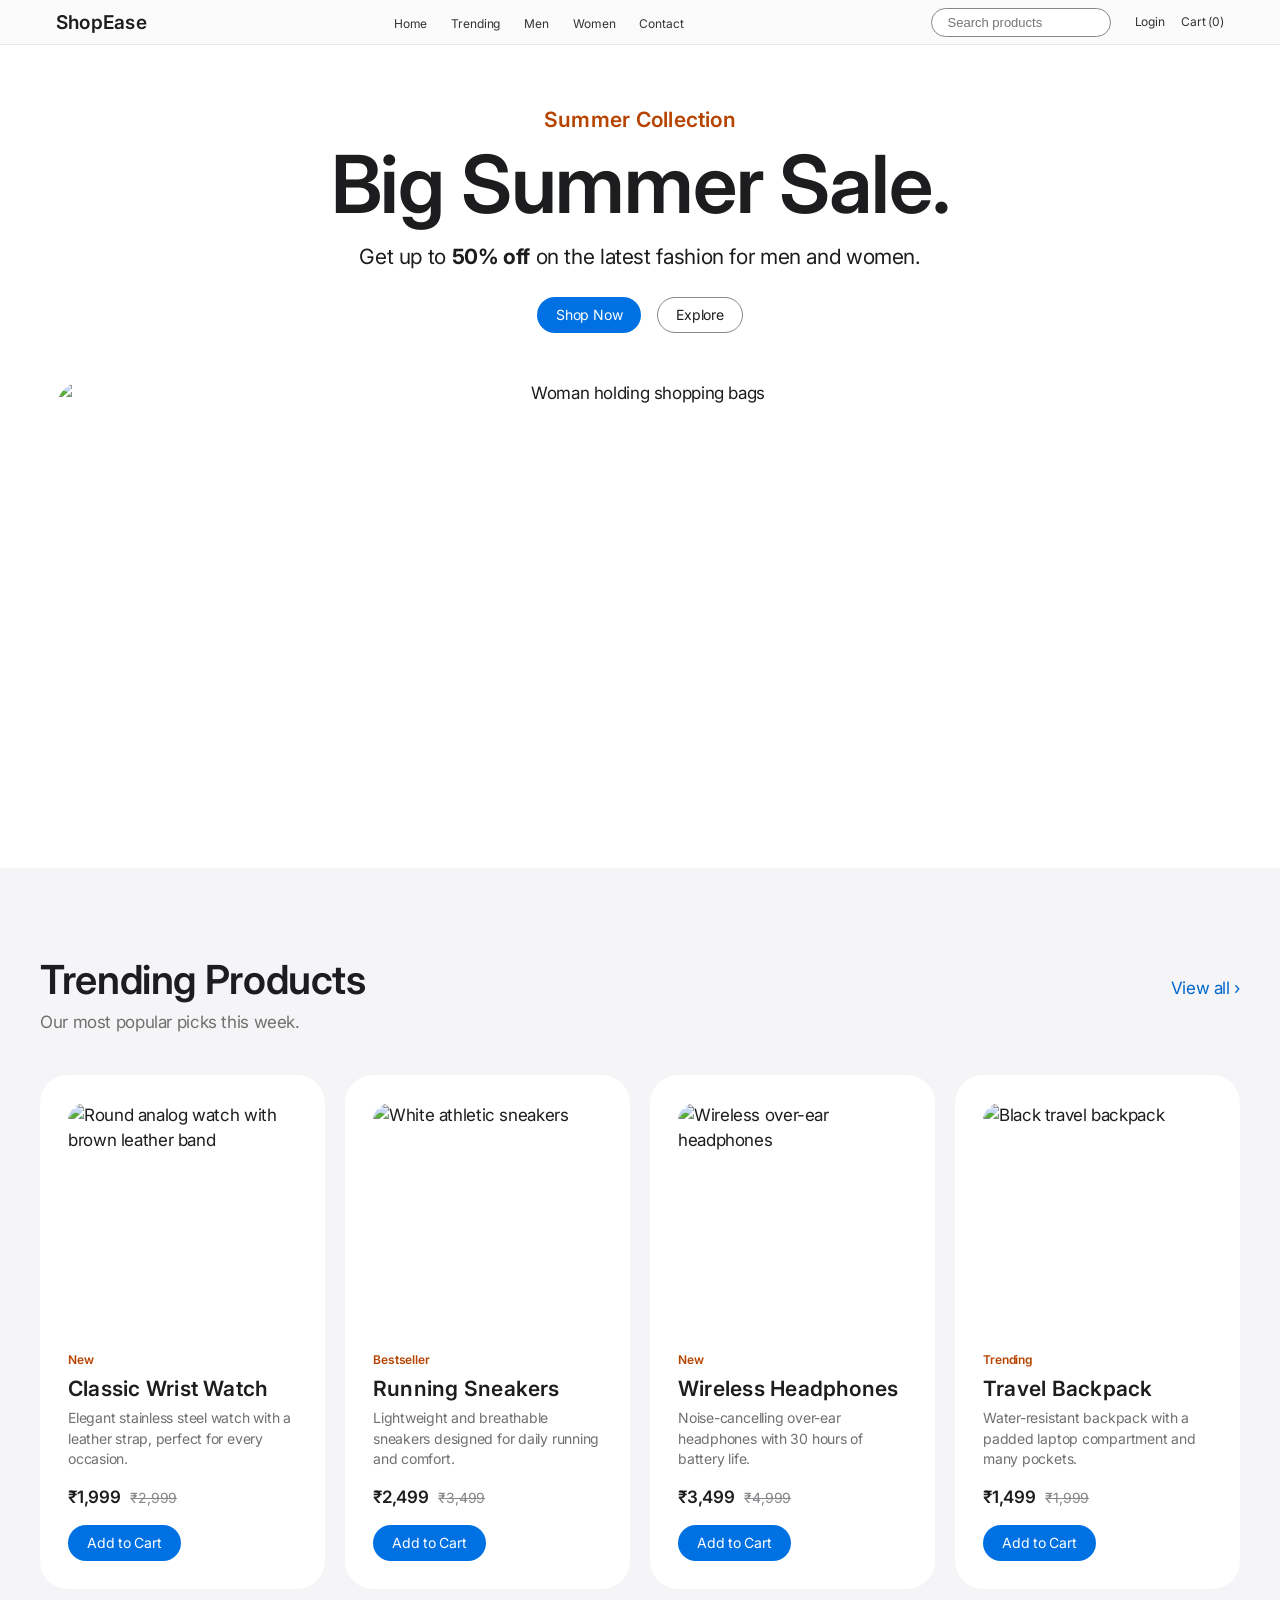
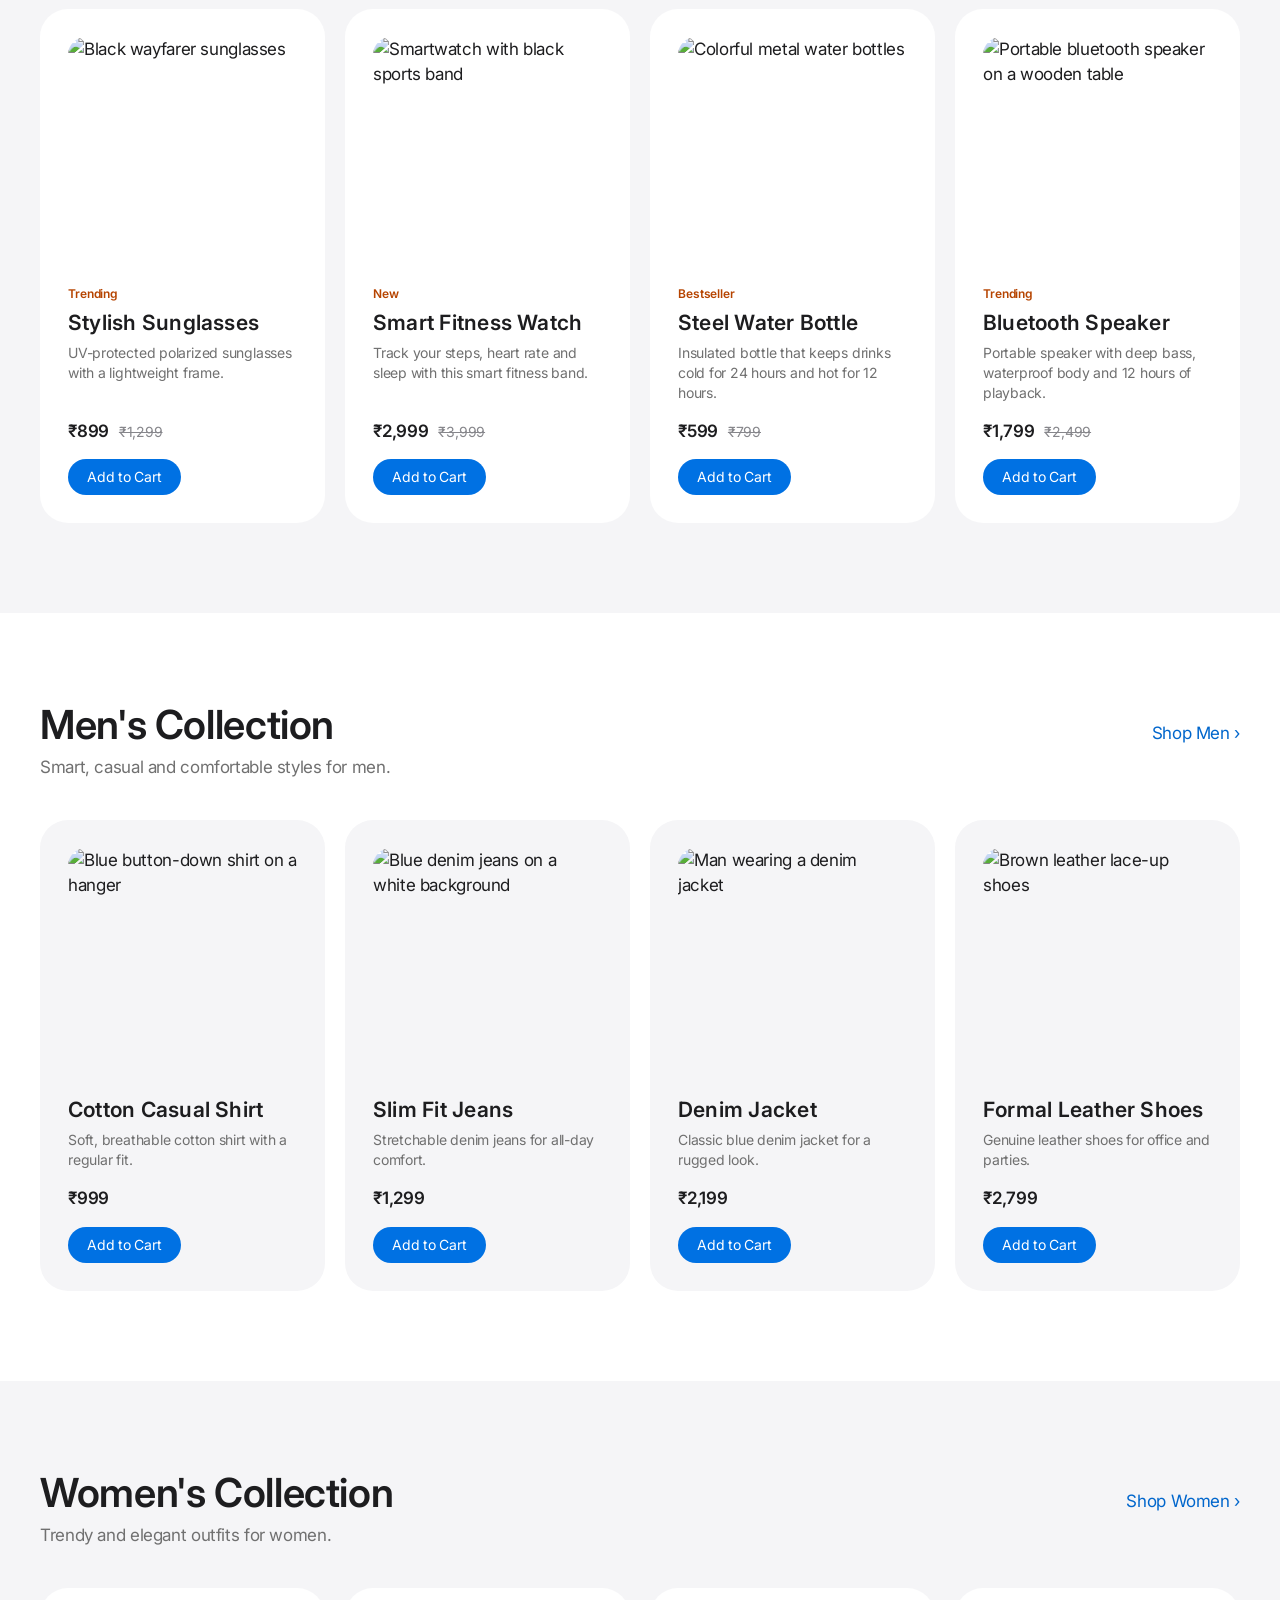
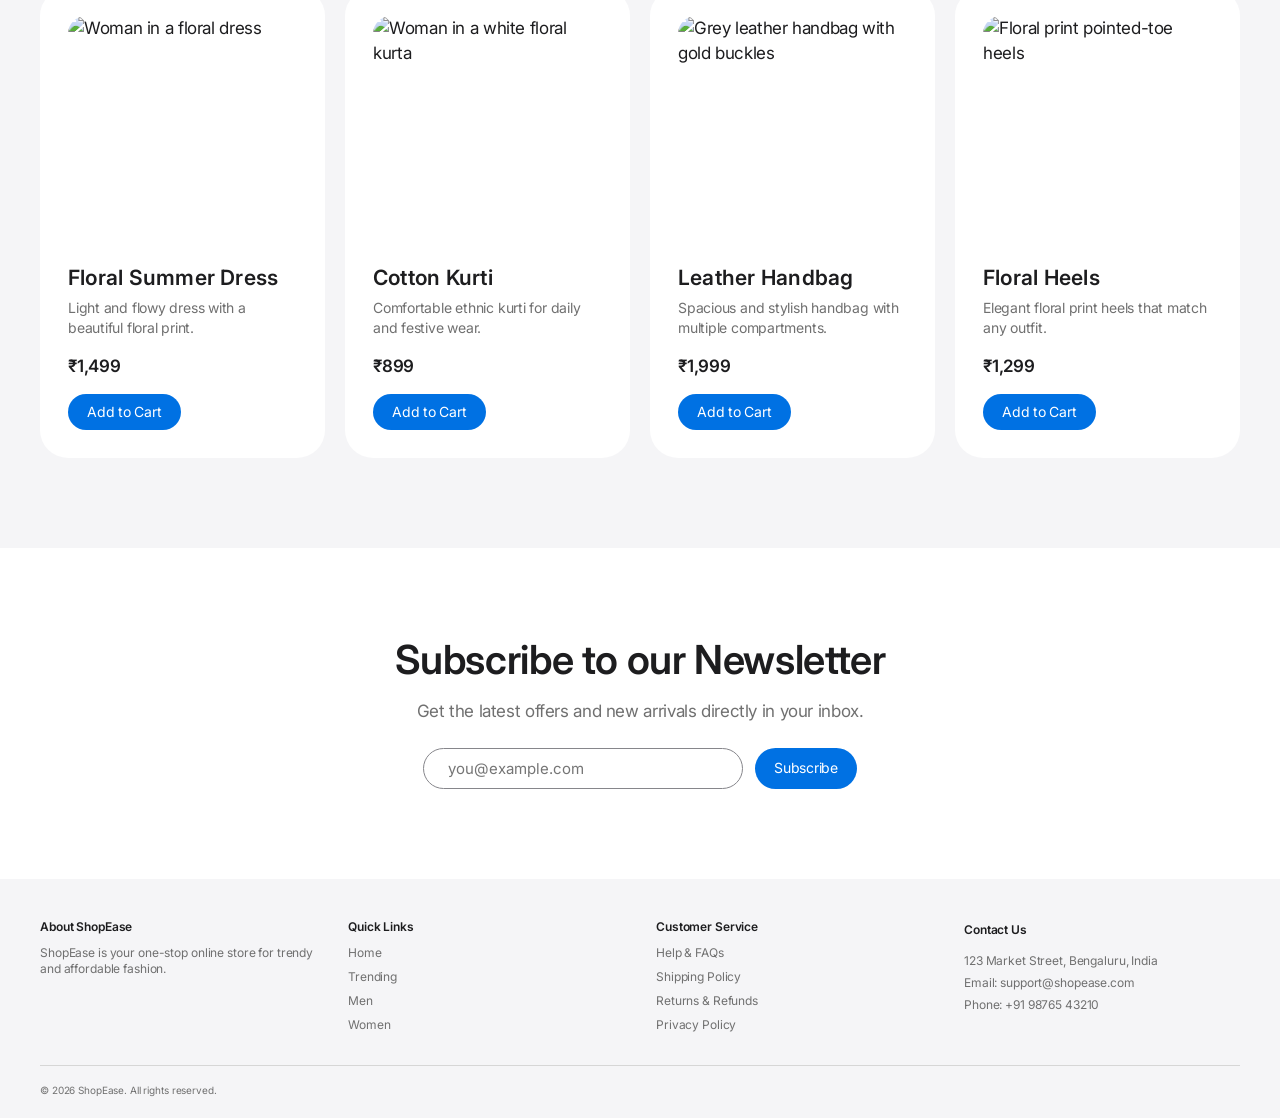
==== index.html @ 07ea0555 "first commit" ====
<!doctype html>
<html lang="en">
  <head>
    <meta charset="UTF-8" />
    <meta name="viewport" content="width=device-width, initial-scale=1.0" />
    <meta
      name="description"
      content="ShopEase - A simple e-commerce store for men and women fashion"
    />
    <title>ShopEase - Online Store</title>
    <link rel="preconnect" href="https://fonts.googleapis.com" />
    <link rel="preconnect" href="https://fonts.gstatic.com" crossorigin />
    <link
      href="https://fonts.googleapis.com/css2?family=Inter:wght@400;500;600&display=swap"
      rel="stylesheet"
    />
    <link rel="stylesheet" href="styles.css" />
  </head>
  <body>
    <!-- ================= HEADER / NAVIGATION BAR ================= -->
    <header class="site-header">
      <nav class="global-nav">
        <h1 class="logo"><a href="#home">ShopEase</a></h1>
        <ul class="nav-links">
          <li><a href="#home">Home</a></li>
          <li><a href="#trending">Trending</a></li>
          <li><a href="#men">Men</a></li>
          <li><a href="#women">Women</a></li>
          <li><a href="#contact">Contact</a></li>
        </ul>
        <form class="search" action="#" method="get">
          <label for="search" class="visually-hidden">Search</label>
          <input
            type="search"
            id="search"
            name="q"
            placeholder="Search products"
          />
        </form>
        <div class="nav-actions">
          <a href="#">Login</a>
          <a href="#">Cart (0)</a>
        </div>
      </nav>
    </header>

    <main>
      <!-- ================= HERO SECTION ================= -->
      <section id="home" class="hero">
        <p class="kicker">Summer Collection</p>
        <h2>Big Summer Sale.</h2>
        <p class="hero-copy">
          Get up to <strong>50% off</strong> on the latest fashion for men and
          women.
        </p>
        <p class="hero-actions">
          <a href="#trending" class="btn btn-primary">Shop Now</a>
          <a href="#men" class="btn btn-outline">Explore</a>
        </p>
        <img
          src="https://images.unsplash.com/photo-1483985988355-763728e1935b?w=1200&h=500&fit=crop"
          alt="Woman holding shopping bags"
          width="1200"
          height="500"
        />
      </section>

      <!-- ================= TRENDING SECTION ================= -->
      <section id="trending" class="band band-mist">
        <div class="section-head">
          <h2>Trending Products</h2>
          <a href="#trending" class="text-link">View all &rsaquo;</a>
        </div>
        <p class="section-sub">Our most popular picks this week.</p>

        <div class="grid">
          <article class="card">
            <figure>
              <img
                src="https://images.unsplash.com/photo-1557531365-e8b22d93dbd0?w=300&h=300&fit=crop"
                alt="Round analog watch with brown leather band"
                width="300"
                height="300"
              />
              <figcaption>New</figcaption>
            </figure>
            <h3>Classic Wrist Watch</h3>
            <p>
              Elegant stainless steel watch with a leather strap, perfect for
              every occasion.
            </p>
            <p class="price">
              <data value="1999">&#8377;1,999</data> <del>&#8377;2,999</del>
            </p>
            <button type="button" class="btn btn-primary">Add to Cart</button>
          </article>

          <article class="card">
            <figure>
              <img
                src="https://images.unsplash.com/photo-1608229751021-ed4bd8677753?w=300&h=300&fit=crop"
                alt="White athletic sneakers"
                width="300"
                height="300"
              />
              <figcaption>Bestseller</figcaption>
            </figure>
            <h3>Running Sneakers</h3>
            <p>
              Lightweight and breathable sneakers designed for daily running and
              comfort.
            </p>
            <p class="price">
              <data value="2499">&#8377;2,499</data> <del>&#8377;3,499</del>
            </p>
            <button type="button" class="btn btn-primary">Add to Cart</button>
          </article>

          <article class="card">
            <figure>
              <img
                src="https://images.unsplash.com/photo-1505740420928-5e560c06d30e?w=300&h=300&fit=crop"
                alt="Wireless over-ear headphones"
                width="300"
                height="300"
              />
              <figcaption>New</figcaption>
            </figure>
            <h3>Wireless Headphones</h3>
            <p>
              Noise-cancelling over-ear headphones with 30 hours of battery
              life.
            </p>
            <p class="price">
              <data value="3499">&#8377;3,499</data> <del>&#8377;4,999</del>
            </p>
            <button type="button" class="btn btn-primary">Add to Cart</button>
          </article>

          <article class="card">
            <figure>
              <img
                src="https://images.unsplash.com/photo-1553062407-98eeb64c6a62?w=300&h=300&fit=crop"
                alt="Black travel backpack"
                width="300"
                height="300"
              />
              <figcaption>Trending</figcaption>
            </figure>
            <h3>Travel Backpack</h3>
            <p>
              Water-resistant backpack with a padded laptop compartment and many
              pockets.
            </p>
            <p class="price">
              <data value="1499">&#8377;1,499</data> <del>&#8377;1,999</del>
            </p>
            <button type="button" class="btn btn-primary">Add to Cart</button>
          </article>

          <article class="card">
            <figure>
              <img
                src="https://images.unsplash.com/photo-1572635196237-14b3f281503f?w=300&h=300&fit=crop"
                alt="Black wayfarer sunglasses"
                width="300"
                height="300"
              />
              <figcaption>Trending</figcaption>
            </figure>
            <h3>Stylish Sunglasses</h3>
            <p>UV-protected polarized sunglasses with a lightweight frame.</p>
            <p class="price">
              <data value="899">&#8377;899</data> <del>&#8377;1,299</del>
            </p>
            <button type="button" class="btn btn-primary">Add to Cart</button>
          </article>

          <article class="card">
            <figure>
              <img
                src="https://images.unsplash.com/photo-1546868871-7041f2a55e12?w=300&h=300&fit=crop"
                alt="Smartwatch with black sports band"
                width="300"
                height="300"
              />
              <figcaption>New</figcaption>
            </figure>
            <h3>Smart Fitness Watch</h3>
            <p>
              Track your steps, heart rate and sleep with this smart fitness
              band.
            </p>
            <p class="price">
              <data value="2999">&#8377;2,999</data> <del>&#8377;3,999</del>
            </p>
            <button type="button" class="btn btn-primary">Add to Cart</button>
          </article>

          <article class="card">
            <figure>
              <img
                src="https://images.unsplash.com/photo-1625708458528-802ec79b1ed8?w=300&h=300&fit=crop"
                alt="Colorful metal water bottles"
                width="300"
                height="300"
              />
              <figcaption>Bestseller</figcaption>
            </figure>
            <h3>Steel Water Bottle</h3>
            <p>
              Insulated bottle that keeps drinks cold for 24 hours and hot for
              12 hours.
            </p>
            <p class="price">
              <data value="599">&#8377;599</data> <del>&#8377;799</del>
            </p>
            <button type="button" class="btn btn-primary">Add to Cart</button>
          </article>

          <article class="card">
            <figure>
              <img
                src="https://images.unsplash.com/photo-1608043152269-423dbba4e7e1?w=300&h=300&fit=crop"
                alt="Portable bluetooth speaker on a wooden table"
                width="300"
                height="300"
              />
              <figcaption>Trending</figcaption>
            </figure>
            <h3>Bluetooth Speaker</h3>
            <p>
              Portable speaker with deep bass, waterproof body and 12 hours of
              playback.
            </p>
            <p class="price">
              <data value="1799">&#8377;1,799</data> <del>&#8377;2,499</del>
            </p>
            <button type="button" class="btn btn-primary">Add to Cart</button>
          </article>
        </div>
      </section>

      <!-- ================= MEN SECTION ================= -->
      <section id="men" class="band">
        <div class="section-head">
          <h2>Men's Collection</h2>
          <a href="#men" class="text-link">Shop Men &rsaquo;</a>
        </div>
        <p class="section-sub">Smart, casual and comfortable styles for men.</p>

        <div class="grid">
          <article class="card">
            <img
              src="https://images.unsplash.com/photo-1596755094514-f87e34085b2c?w=300&h=300&fit=crop"
              alt="Blue button-down shirt on a hanger"
              width="300"
              height="300"
            />
            <h3>Cotton Casual Shirt</h3>
            <p>Soft, breathable cotton shirt with a regular fit.</p>
            <p class="price">&#8377;999</p>
            <button type="button" class="btn btn-primary">Add to Cart</button>
          </article>

          <article class="card">
            <img
              src="https://images.unsplash.com/photo-1714143136372-ddaf8b606da7?w=300&h=300&fit=crop"
              alt="Blue denim jeans on a white background"
              width="300"
              height="300"
            />
            <h3>Slim Fit Jeans</h3>
            <p>Stretchable denim jeans for all-day comfort.</p>
            <p class="price">&#8377;1,299</p>
            <button type="button" class="btn btn-primary">Add to Cart</button>
          </article>

          <article class="card">
            <img
              src="https://images.unsplash.com/photo-1516257984-b1b4d707412e?w=300&h=300&fit=crop"
              alt="Man wearing a denim jacket"
              width="300"
              height="300"
            />
            <h3>Denim Jacket</h3>
            <p>Classic blue denim jacket for a rugged look.</p>
            <p class="price">&#8377;2,199</p>
            <button type="button" class="btn btn-primary">Add to Cart</button>
          </article>

          <article class="card">
            <img
              src="https://images.unsplash.com/photo-1614252235316-8c857d38b5f4?w=300&h=300&fit=crop"
              alt="Brown leather lace-up shoes"
              width="300"
              height="300"
            />
            <h3>Formal Leather Shoes</h3>
            <p>Genuine leather shoes for office and parties.</p>
            <p class="price">&#8377;2,799</p>
            <button type="button" class="btn btn-primary">Add to Cart</button>
          </article>
        </div>
      </section>

      <!-- ================= WOMEN SECTION ================= -->
      <section id="women" class="band band-mist">
        <div class="section-head">
          <h2>Women's Collection</h2>
          <a href="#women" class="text-link">Shop Women &rsaquo;</a>
        </div>
        <p class="section-sub">Trendy and elegant outfits for women.</p>

        <div class="grid">
          <article class="card">
            <img
              src="https://images.unsplash.com/photo-1602010069450-0a62034f235c?w=300&h=300&fit=crop"
              alt="Woman in a floral dress"
              width="300"
              height="300"
            />
            <h3>Floral Summer Dress</h3>
            <p>Light and flowy dress with a beautiful floral print.</p>
            <p class="price">&#8377;1,499</p>
            <button type="button" class="btn btn-primary">Add to Cart</button>
          </article>

          <article class="card">
            <img
              src="https://images.unsplash.com/photo-1745313452052-0e4e341f326c?w=300&h=300&fit=crop"
              alt="Woman in a white floral kurta"
              width="300"
              height="300"
            />
            <h3>Cotton Kurti</h3>
            <p>Comfortable ethnic kurti for daily and festive wear.</p>
            <p class="price">&#8377;899</p>
            <button type="button" class="btn btn-primary">Add to Cart</button>
          </article>

          <article class="card">
            <img
              src="https://images.unsplash.com/photo-1605733513597-a8f8341084e6?w=300&h=300&fit=crop"
              alt="Grey leather handbag with gold buckles"
              width="300"
              height="300"
            />
            <h3>Leather Handbag</h3>
            <p>Spacious and stylish handbag with multiple compartments.</p>
            <p class="price">&#8377;1,999</p>
            <button type="button" class="btn btn-primary">Add to Cart</button>
          </article>

          <article class="card">
            <img
              src="https://images.unsplash.com/photo-1543163521-1bf539c55dd2?w=300&h=300&fit=crop"
              alt="Floral print pointed-toe heels"
              width="300"
              height="300"
            />
            <h3>Floral Heels</h3>
            <p>Elegant floral print heels that match any outfit.</p>
            <p class="price">&#8377;1,299</p>
            <button type="button" class="btn btn-primary">Add to Cart</button>
          </article>
        </div>
      </section>

      <!-- ================= NEWSLETTER (ASIDE) ================= -->
      <aside class="newsletter">
        <h2>Subscribe to our Newsletter</h2>
        <p>Get the latest offers and new arrivals directly in your inbox.</p>
        <form action="#" method="post">
          <label for="email" class="visually-hidden">Email</label>
          <input
            type="email"
            id="email"
            name="email"
            placeholder="you@example.com"
            required
          />
          <button type="submit" class="btn btn-primary">Subscribe</button>
        </form>
      </aside>
    </main>

    <!-- ================= FOOTER ================= -->
    <footer id="contact" class="site-footer">
      <div class="footer-grid">
        <section>
          <h3>About ShopEase</h3>
          <p>
            ShopEase is your one-stop online store for trendy and affordable
            fashion.
          </p>
        </section>

        <nav>
          <h3>Quick Links</h3>
          <ul>
            <li><a href="#home">Home</a></li>
            <li><a href="#trending">Trending</a></li>
            <li><a href="#men">Men</a></li>
            <li><a href="#women">Women</a></li>
          </ul>
        </nav>

        <section>
          <h3>Customer Service</h3>
          <ul>
            <li><a href="#">Help &amp; FAQs</a></li>
            <li><a href="#">Shipping Policy</a></li>
            <li><a href="#">Returns &amp; Refunds</a></li>
            <li><a href="#">Privacy Policy</a></li>
          </ul>
        </section>

        <address>
          <h3>Contact Us</h3>
          123 Market Street, Bengaluru, India<br />
          Email: <a href="mailto:support@shopease.com">support@shopease.com</a
          ><br />
          Phone: <a href="tel:+919876543210">+91 98765 43210</a>
        </address>
      </div>

      <p class="copyright">
        <small>&copy; 2026 ShopEase. All rights reserved.</small>
      </p>
    </footer>
  </body>
</html>
---- styles.css ----
/* =========================================================
   ShopEase - Apple-inspired styles
   White gallery canvas, #f5f5f7 bands, 28px cards, blue pills
   ========================================================= */

:root {
  /* Colors */
  --color-gallery-white: #ffffff;
  --color-studio-mist: #f5f5f7;
  --color-paper-frost: #fafafc;
  --color-hairline-silver: #d6d6d6;
  --color-control-gray: #e6e6e8;
  --color-ink: #1d1d1f;
  --color-slate: #707070;
  --color-steel: #86868b;
  --color-apple-blue: #0066cc;
  --color-pricing-blue: #0071e3;
  --color-launch-orange: #b64400;

  /* Fonts (SF Pro on Apple devices, Inter elsewhere) */
  --font-display:
    "SF Pro Display", -apple-system, BlinkMacSystemFont, "Inter",
    "Helvetica Neue", Arial, sans-serif;
  --font-text:
    "SF Pro Text", -apple-system, BlinkMacSystemFont, "Inter", "Helvetica Neue",
    Arial, sans-serif;

  /* Layout */
  --section-gap: 90px;
  --card-padding: 28px;
  --element-gap: 20px;
  --max-width: 1200px;

  /* Radius */
  --radius-cards: 28px;
  --radius-inputs: 980px;
  --radius-buttons: 9999px;
}

/* ---------- Base ---------- */
*,
*::before,
*::after {
  box-sizing: border-box;
}

html {
  scroll-behavior: smooth;
  scroll-padding-top: 52px;
}

body {
  margin: 0;
  background: var(--color-gallery-white);
  color: var(--color-ink);
  font-family: var(--font-text);
  font-size: 17px;
  line-height: 1.47;
  letter-spacing: -0.374px;
  -webkit-font-smoothing: antialiased;
}

img {
  max-width: 100%;
  height: auto;
  display: block;
}

a {
  color: var(--color-apple-blue);
  text-decoration: none;
}

a:hover {
  text-decoration: underline;
}

h1,
h2,
h3 {
  font-family: var(--font-display);
  font-weight: 600;
  margin: 0;
}

.visually-hidden {
  position: absolute;
  width: 1px;
  height: 1px;
  overflow: hidden;
  clip: rect(0 0 0 0);
  white-space: nowrap;
}

/* ---------- Buttons ---------- */
.btn {
  display: inline-block;
  padding: 8px 18px;
  border-radius: var(--radius-buttons);
  font-family: var(--font-text);
  font-size: 14px;
  line-height: 1.29;
  letter-spacing: -0.224px;
  cursor: pointer;
  border: 1px solid transparent;
  text-decoration: none;
}

.btn:hover {
  text-decoration: none;
}

.btn-primary {
  background: var(--color-pricing-blue);
  color: var(--color-gallery-white);
}

.btn-primary:hover {
  background: #00ff00;
}

.btn-outline {
  background: transparent;
  color: var(--color-ink);
  border-color: var(--color-steel);
}

.btn-outline:hover {
  border-color: var(--color-ink);
}

/* ---------- Navigation ---------- */
.site-header {
  position: sticky;
  top: 0;
  z-index: 10;
  background: rgba(250, 250, 252, 0.8);
  backdrop-filter: saturate(180%) blur(20px);
  -webkit-backdrop-filter: saturate(180%) blur(20px);
  border-bottom: 1px solid var(--color-control-gray);
}

.global-nav {
  max-width: var(--max-width);
  margin: 0 auto;
  padding: 0 16px;
  min-height: 44px;
  display: flex;
  align-items: center;
  gap: 24px;
  flex-wrap: wrap;
}

.logo {
  font-size: 19px;
  line-height: 1.21;
  letter-spacing: 0.228px;
}

.logo a {
  color: var(--color-ink);
}

.logo a:hover {
  text-decoration: none;
}

.nav-links {
  list-style: none;
  display: flex;
  gap: 24px;
  margin: 0 auto;
  padding: 0;
}

.nav-links a,
.nav-actions a {
  color: rgba(0, 0, 0, 0.8);
  font-size: 12px;
  letter-spacing: -0.12px;
}

.nav-links a:hover,
.nav-actions a:hover {
  color: var(--color-ink);
  text-decoration: none;
}

.search input {
  width: 180px;
  padding: 6px 16px;
  border: 1px solid var(--color-steel);
  border-radius: var(--radius-inputs);
  background: var(--color-gallery-white);
  font-family: Arial, sans-serif;
  font-size: 13px;
  color: var(--color-ink);
}

.nav-actions {
  display: flex;
  gap: 16px;
}

/* ---------- Hero ---------- */
.hero {
  text-align: center;
  padding: 64px 16px 0;
  max-width: var(--max-width);
  margin: 0 auto;
}

.kicker {
  margin: 0 0 12px;
  font-family: var(--font-display);
  font-size: 21px;
  font-weight: 600;
  line-height: 1;
  letter-spacing: 0.231px;
  color: var(--color-launch-orange);
}

.hero h2 {
  font-size: 80px;
  line-height: 1.05;
  letter-spacing: -1.2px;
}

.hero-copy {
  font-size: 21px;
  color: var(--color-ink);
  margin: 16px 0 24px;
}

.hero-actions {
  display: flex;
  justify-content: center;
  gap: 16px;
  margin: 0 0 48px;
}

.hero img {
  width: 100%;
  border-radius: var(--radius-cards);
  object-fit: cover;
}

/* ---------- Sections / Bands ---------- */
.band {
  padding: var(--section-gap) 16px;
}

.band > * {
  max-width: var(--max-width);
  margin-left: auto;
  margin-right: auto;
}

.band-mist {
  background: var(--color-studio-mist);
}

.section-head {
  display: flex;
  justify-content: space-between;
  align-items: baseline;
  gap: 16px;
  flex-wrap: wrap;
}

.section-head h2 {
  font-size: 40px;
  line-height: 1.1;
}

.text-link {
  font-size: 17px;
}

.section-sub {
  color: var(--color-slate);
  margin-top: 8px;
  margin-bottom: 40px;
}

/* ---------- Product Cards ---------- */
.grid {
  display: grid;
  grid-template-columns: repeat(auto-fill, minmax(250px, 1fr));
  gap: var(--element-gap);
}

.card {
  background: var(--color-gallery-white);
  border-radius: var(--radius-cards);
  padding: var(--card-padding);
  display: flex;
  flex-direction: column;
  transition: transform 0.3s ease;
}

.card:hover {
  transform: scale(1.02);
}

/* White sections get mist cards so they still stand out */
.band:not(.band-mist) .card {
  background: var(--color-studio-mist);
}

.card figure {
  margin: 0;
}

.card img {
  width: 100%;
  aspect-ratio: 1 / 1;
  object-fit: cover;
  border-radius: 18px;
  margin-bottom: 20px;
}

.card figcaption {
  font-size: 12px;
  font-weight: 600;
  line-height: 1.33;
  letter-spacing: -0.12px;
  color: var(--color-launch-orange);
  margin-bottom: 8px;
}

.card h3 {
  font-size: 21px;
  line-height: 1.19;
  letter-spacing: 0.231px;
}

.card p {
  font-size: 14px;
  line-height: 1.43;
  letter-spacing: -0.224px;
  color: var(--color-slate);
  margin: 8px 0 0;
}

.card .price {
  margin-top: auto;
  padding-top: 16px;
  font-size: 17px;
  font-weight: 600;
  color: var(--color-ink);
}

.card del {
  font-weight: 400;
  font-size: 14px;
  color: var(--color-steel);
  margin-left: 6px;
}

.card .btn {
  align-self: flex-start;
  margin-top: 16px;
}

/* ---------- Newsletter ---------- */
.newsletter {
  text-align: center;
  padding: var(--section-gap) 16px;
  max-width: 640px;
  margin: 0 auto;
}

.newsletter h2 {
  font-size: 40px;
  line-height: 1.1;
}

.newsletter p {
  color: var(--color-slate);
}

.newsletter form {
  display: flex;
  justify-content: center;
  gap: 12px;
  flex-wrap: wrap;
  margin-top: 24px;
}

.newsletter input {
  flex: 1 1 240px;
  max-width: 320px;
  padding: 10px 24px;
  border: 1px solid var(--color-steel);
  border-radius: var(--radius-inputs);
  font-size: 15px;
  font-family: var(--font-text);
  color: var(--color-ink);
}

.newsletter input:focus,
.search input:focus {
  outline: 2px solid var(--color-pricing-blue);
  outline-offset: 1px;
}

/* ---------- Footer ---------- */
.site-footer {
  background: var(--color-studio-mist);
  color: var(--color-slate);
  font-size: 12px;
  line-height: 1.33;
  letter-spacing: -0.12px;
  padding: 40px 16px 20px;
}

.footer-grid {
  max-width: var(--max-width);
  margin: 0 auto;
  display: grid;
  grid-template-columns: repeat(auto-fit, minmax(200px, 1fr));
  gap: 32px;
  padding-bottom: 24px;
  border-bottom: 1px solid var(--color-hairline-silver);
}

.site-footer h3 {
  font-family: var(--font-text);
  font-size: 12px;
  color: var(--color-ink);
  margin-bottom: 10px;
}

.site-footer p {
  margin: 0;
}

.site-footer ul {
  list-style: none;
  margin: 0;
  padding: 0;
}

.site-footer li {
  margin-bottom: 8px;
}

.site-footer a {
  color: var(--color-slate);
}

.site-footer a:hover {
  color: var(--color-ink);
}

.site-footer address {
  font-style: normal;
  line-height: 1.8;
}

.copyright {
  max-width: var(--max-width);
  margin: 16px auto 0 !important;
}

/* ---------- Responsive ---------- */
@media (max-width: 834px) {
  .nav-links {
    order: 3;
    width: 100%;
    margin: 0;
    padding-bottom: 10px;
    overflow-x: auto;
  }

  .search {
    margin-left: auto;
  }

  .hero h2 {
    font-size: 56px;
  }

  .section-head h2,
  .newsletter h2 {
    font-size: 32px;
  }
}

@media (max-width: 480px) {
  .search input {
    width: 130px;
  }

  .hero h2 {
    font-size: 40px;
    letter-spacing: -0.6px;
  }

  .band {
    padding: 60px 16px;
  }
}
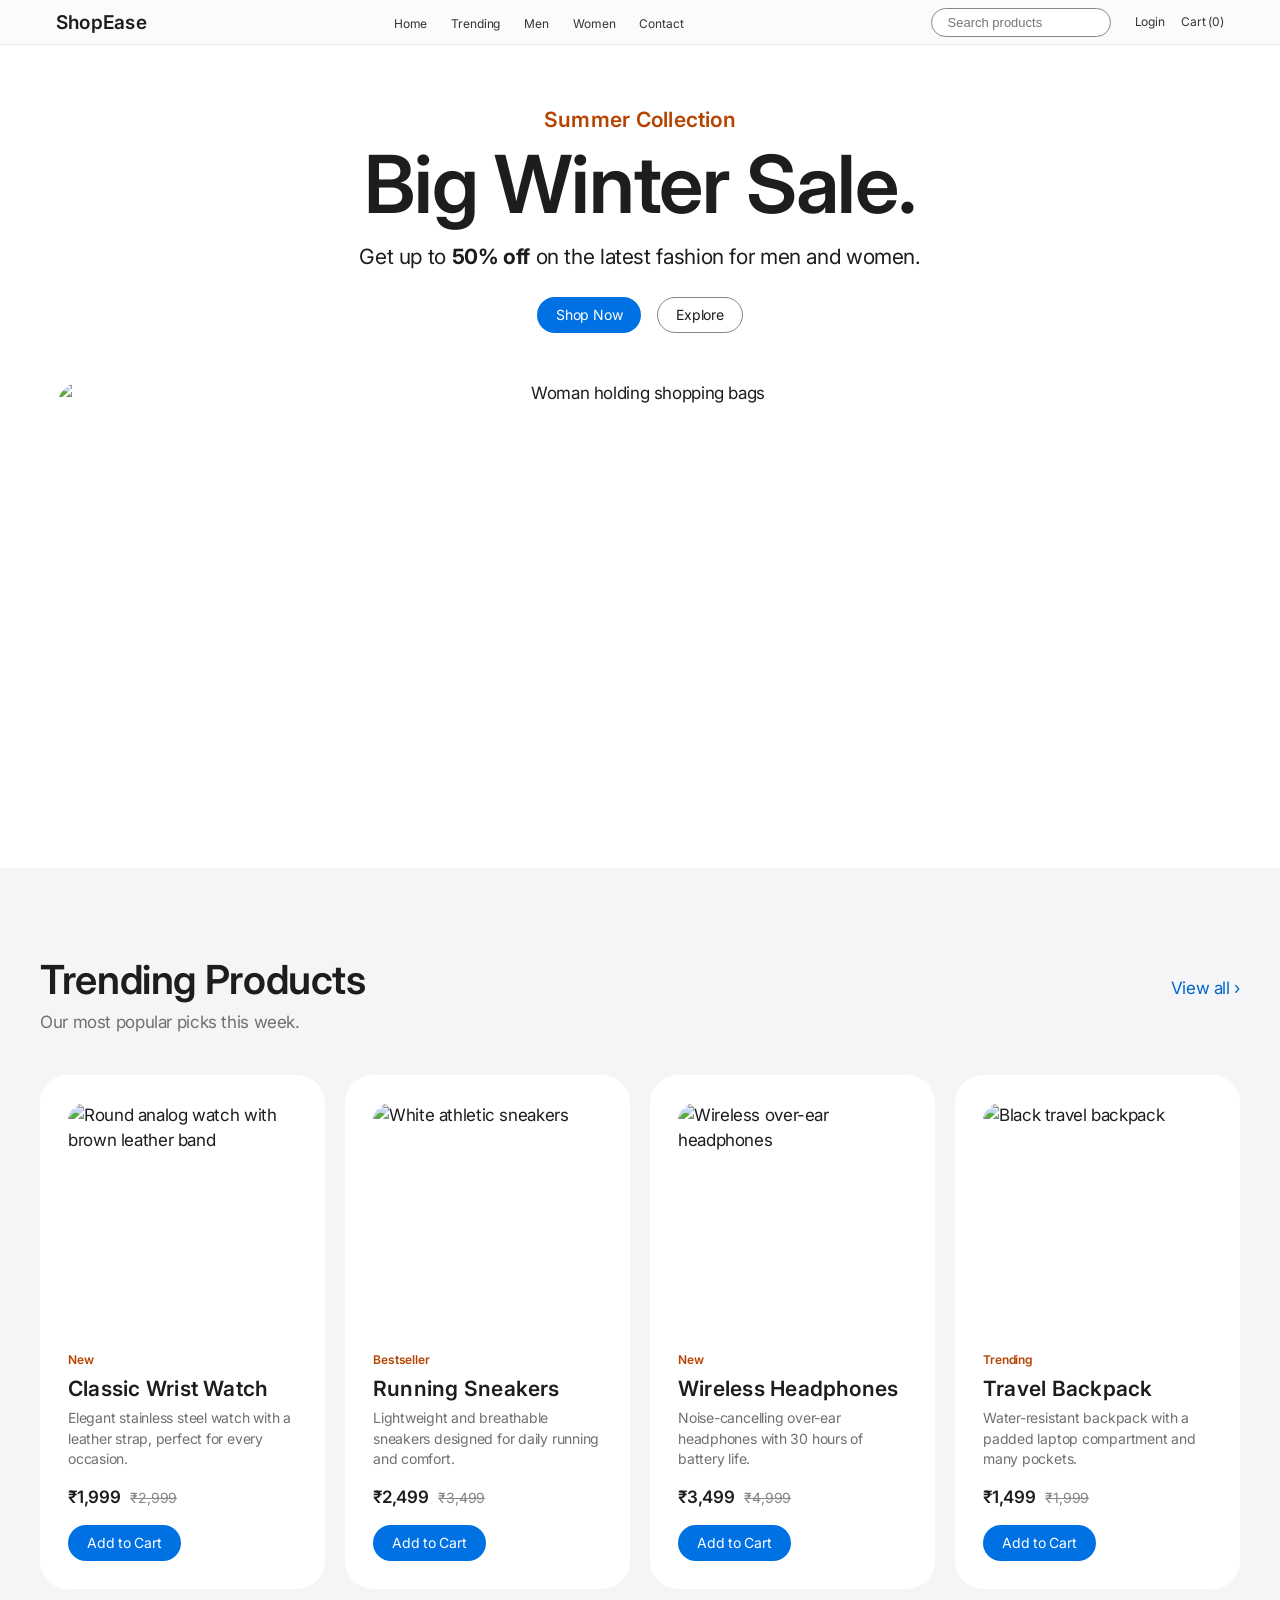
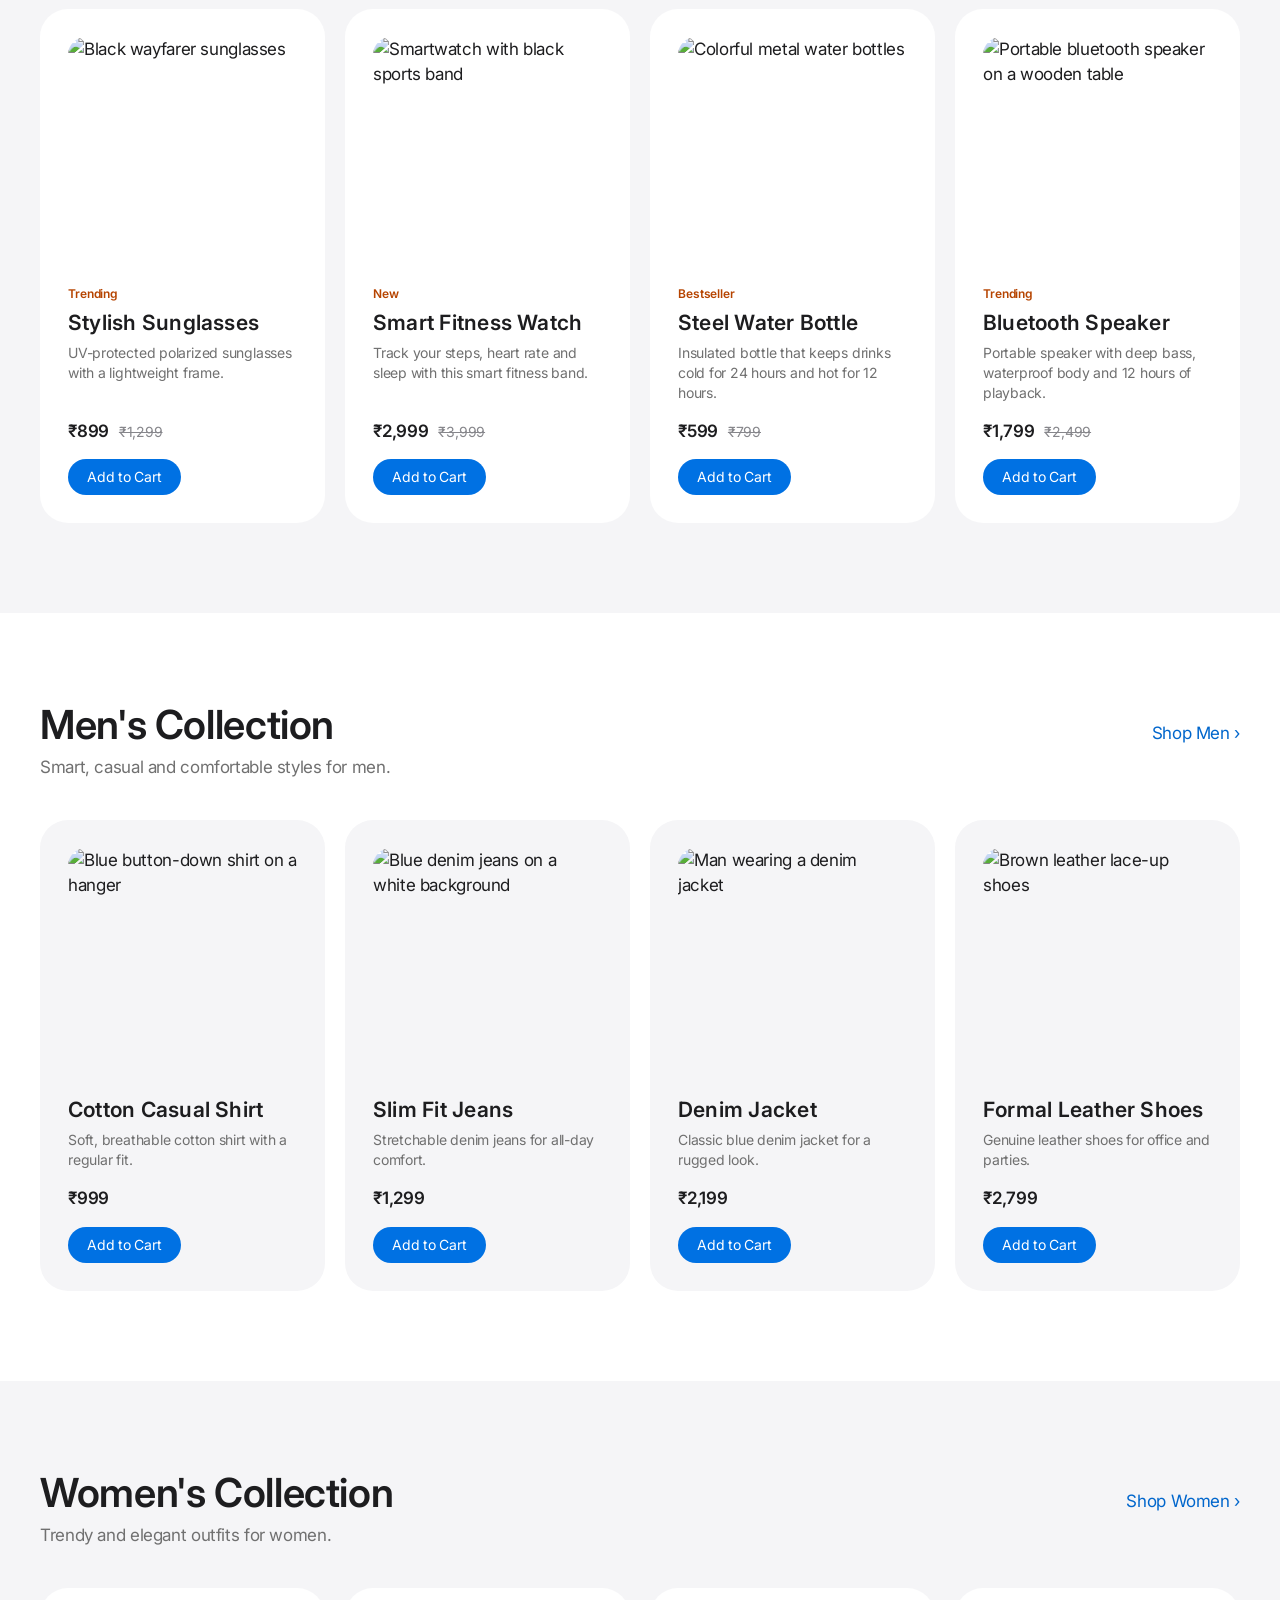
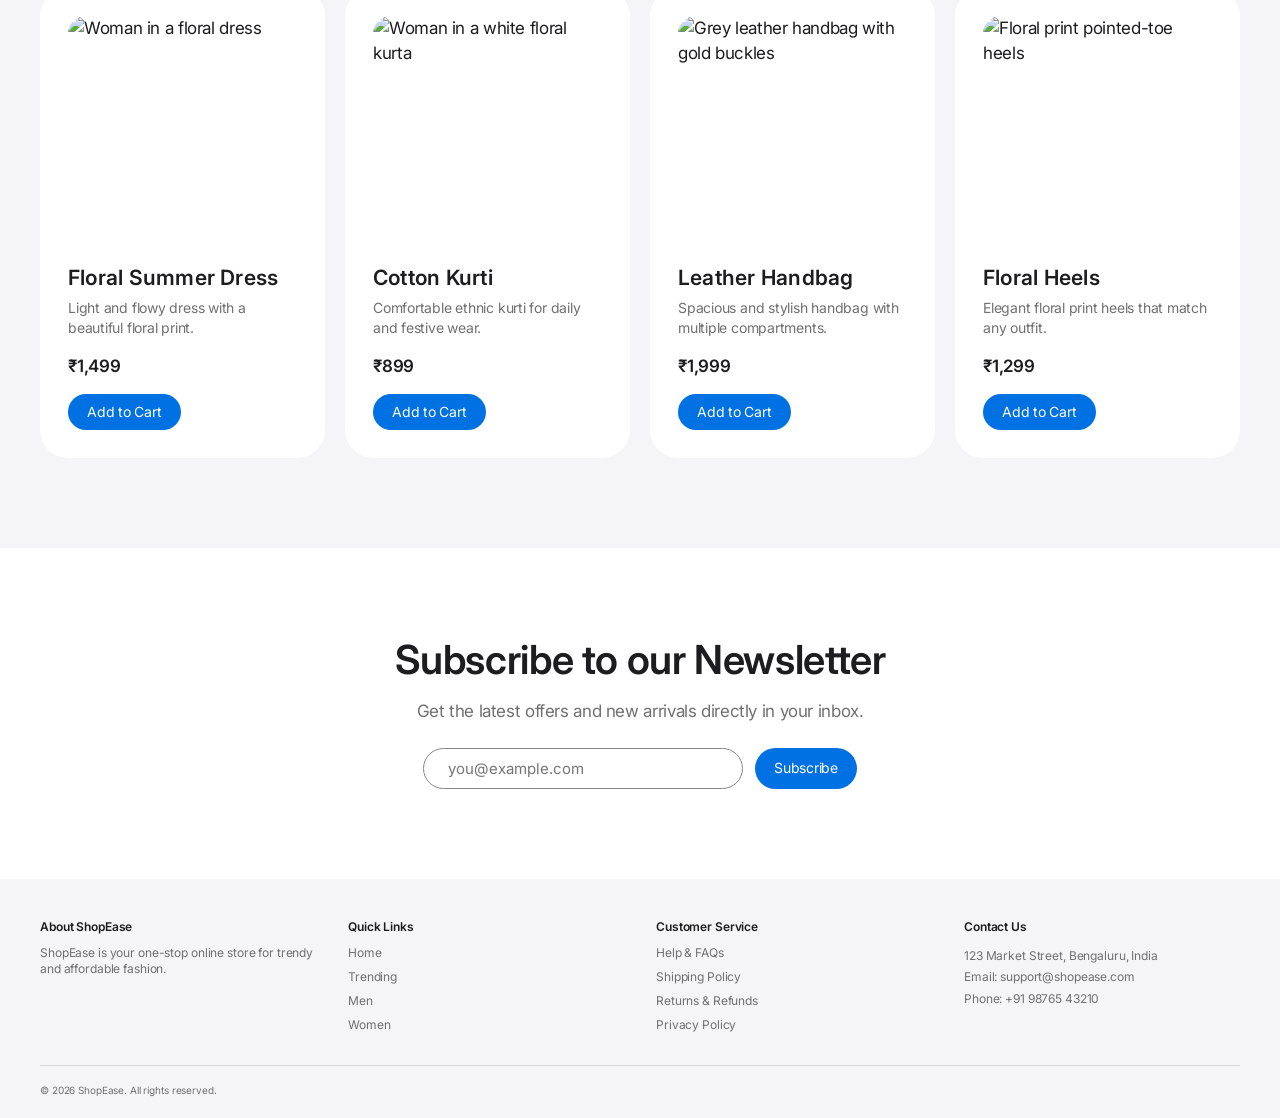
==== commit bee7b83b: "first commit" ====
--- a/index.html
+++ b/index.html
@@ -48,7 +48,7 @@
       <!-- ================= HERO SECTION ================= -->
       <section id="home" class="hero">
         <p class="kicker">Summer Collection</p>
-        <h2>Big Summer Sale.</h2>
+        <h2>Big Winter Sale.</h2>
         <p class="hero-copy">
           Get up to <strong>50% off</strong> on the latest fashion for men and
           women.
@@ -416,13 +416,15 @@
           </ul>
         </section>
 
-        <address>
+        <section>
           <h3>Contact Us</h3>
-          123 Market Street, Bengaluru, India<br />
-          Email: <a href="mailto:support@shopease.com">support@shopease.com</a
-          ><br />
-          Phone: <a href="tel:+919876543210">+91 98765 43210</a>
-        </address>
+          <address>
+            123 Market Street, Bengaluru, India<br />
+            Email: <a href="mailto:support@shopease.com">support@shopease.com</a
+            ><br />
+            Phone: <a href="tel:+919876543210">+91 98765 43210</a>
+          </address>
+        </section>
       </div>
 
       <p class="copyright">
--- a/styles.css
+++ b/styles.css
@@ -57,7 +57,6 @@
   font-size: 17px;
   line-height: 1.47;
   letter-spacing: -0.374px;
-  -webkit-font-smoothing: antialiased;
 }
 
 img {
@@ -88,7 +87,7 @@
   width: 1px;
   height: 1px;
   overflow: hidden;
-  clip: rect(0 0 0 0);
+  clip-path: inset(50%);
   white-space: nowrap;
 }
 
@@ -135,8 +134,8 @@
   top: 0;
   z-index: 10;
   background: rgba(250, 250, 252, 0.8);
+  -webkit-backdrop-filter: saturate(180%) blur(20px);
   backdrop-filter: saturate(180%) blur(20px);
-  -webkit-backdrop-filter: saturate(180%) blur(20px);
   border-bottom: 1px solid var(--color-control-gray);
 }
 
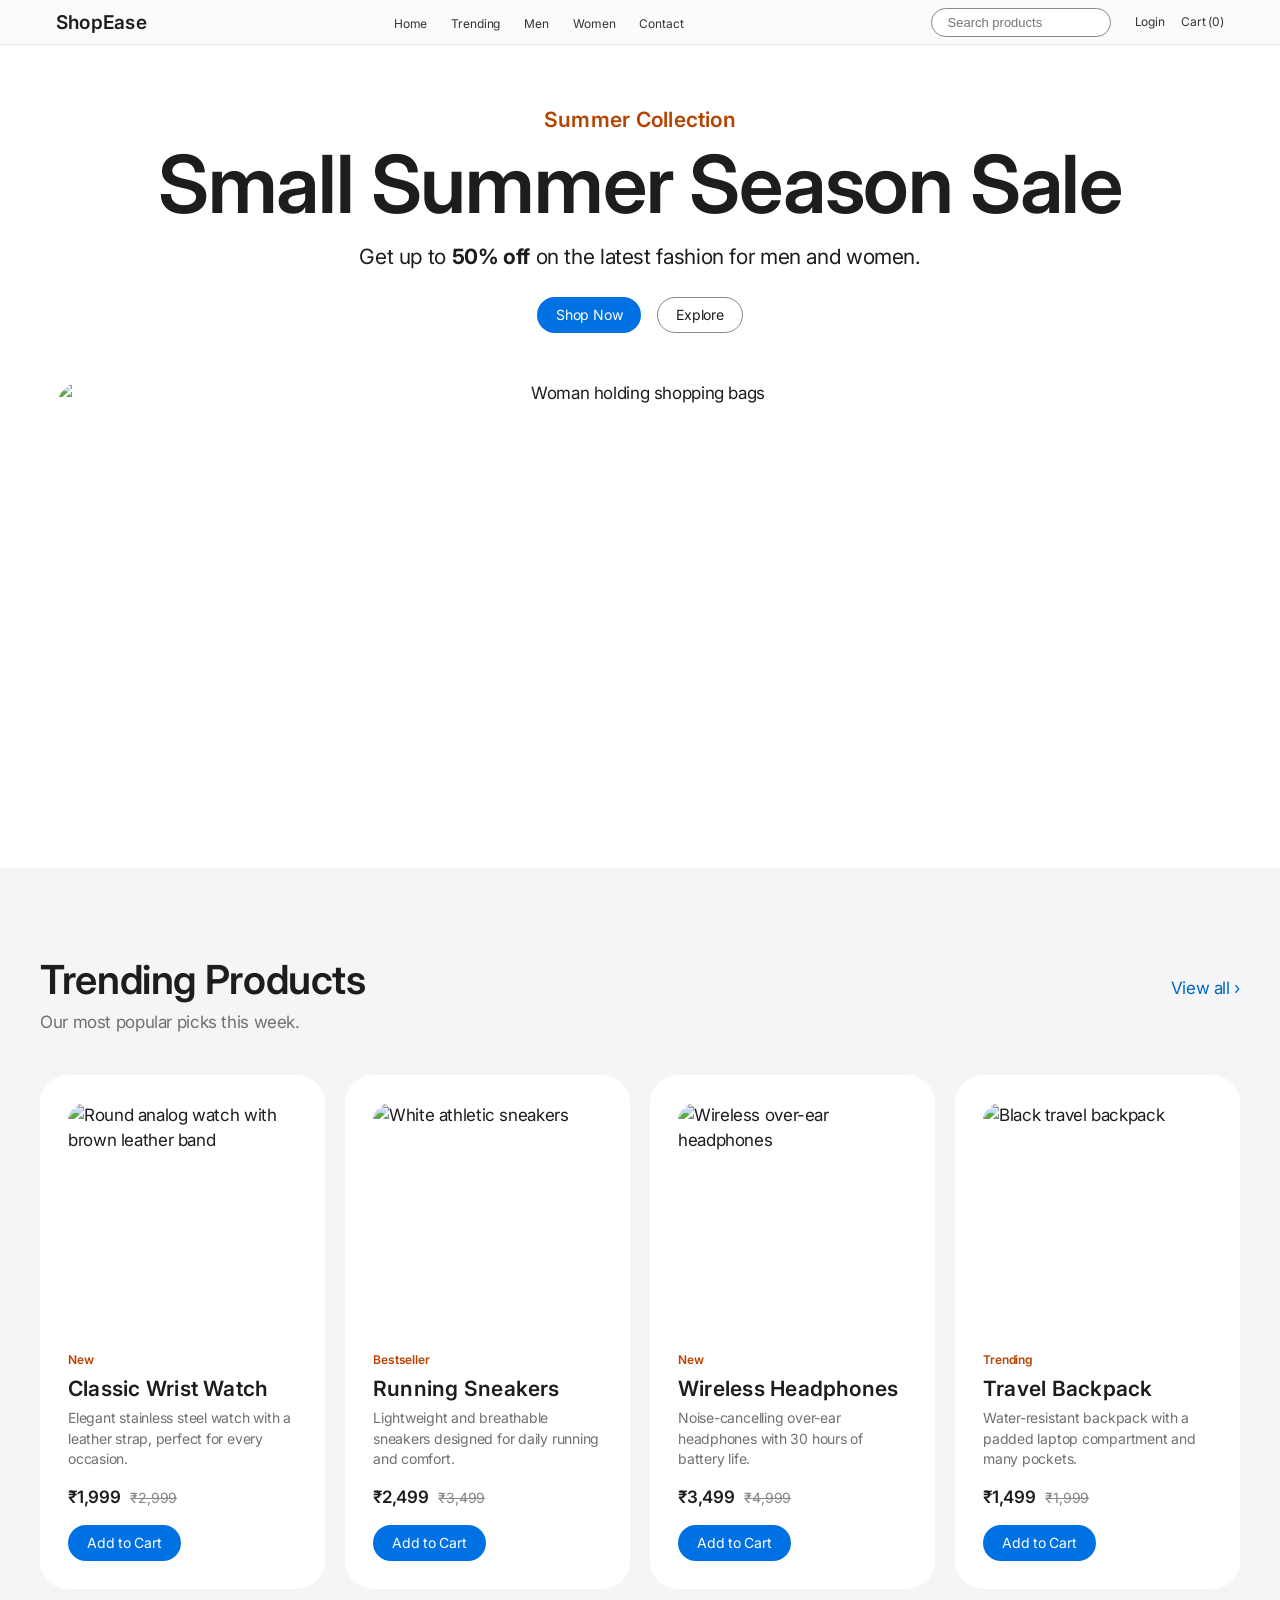
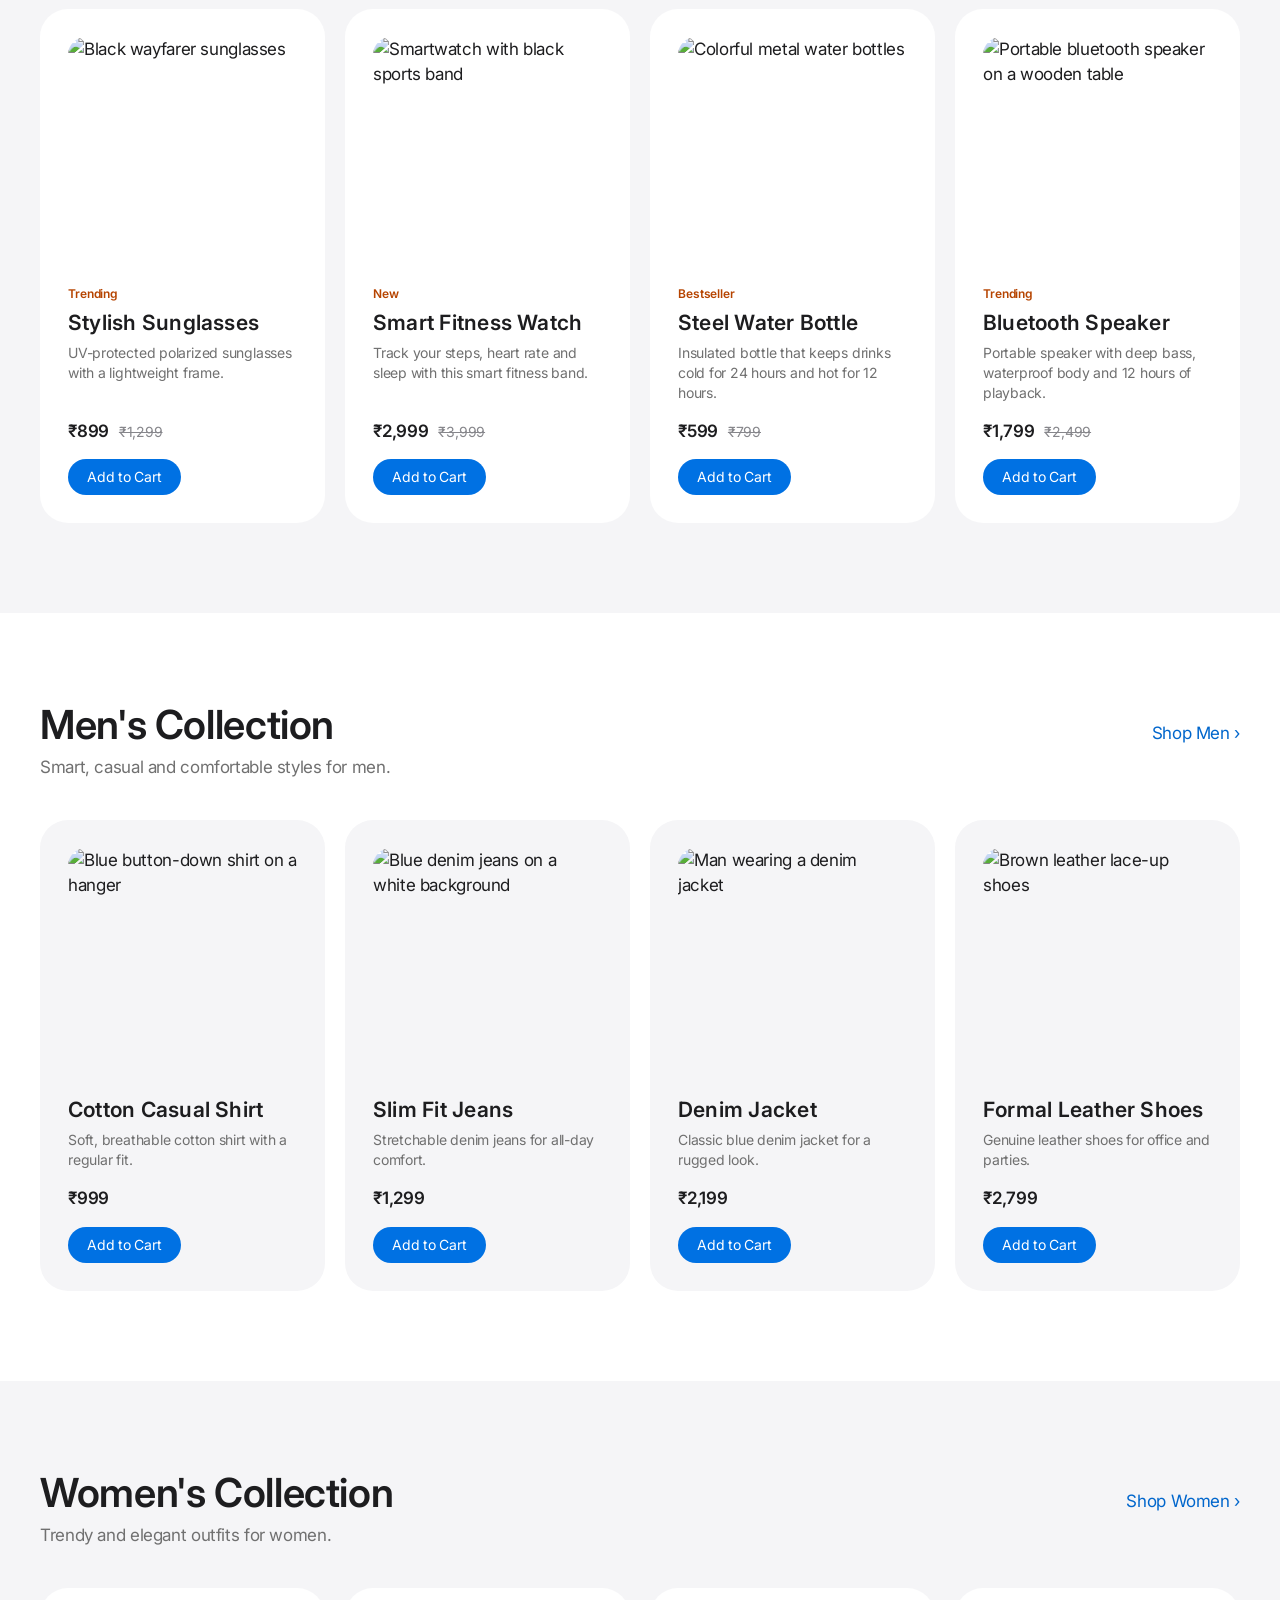
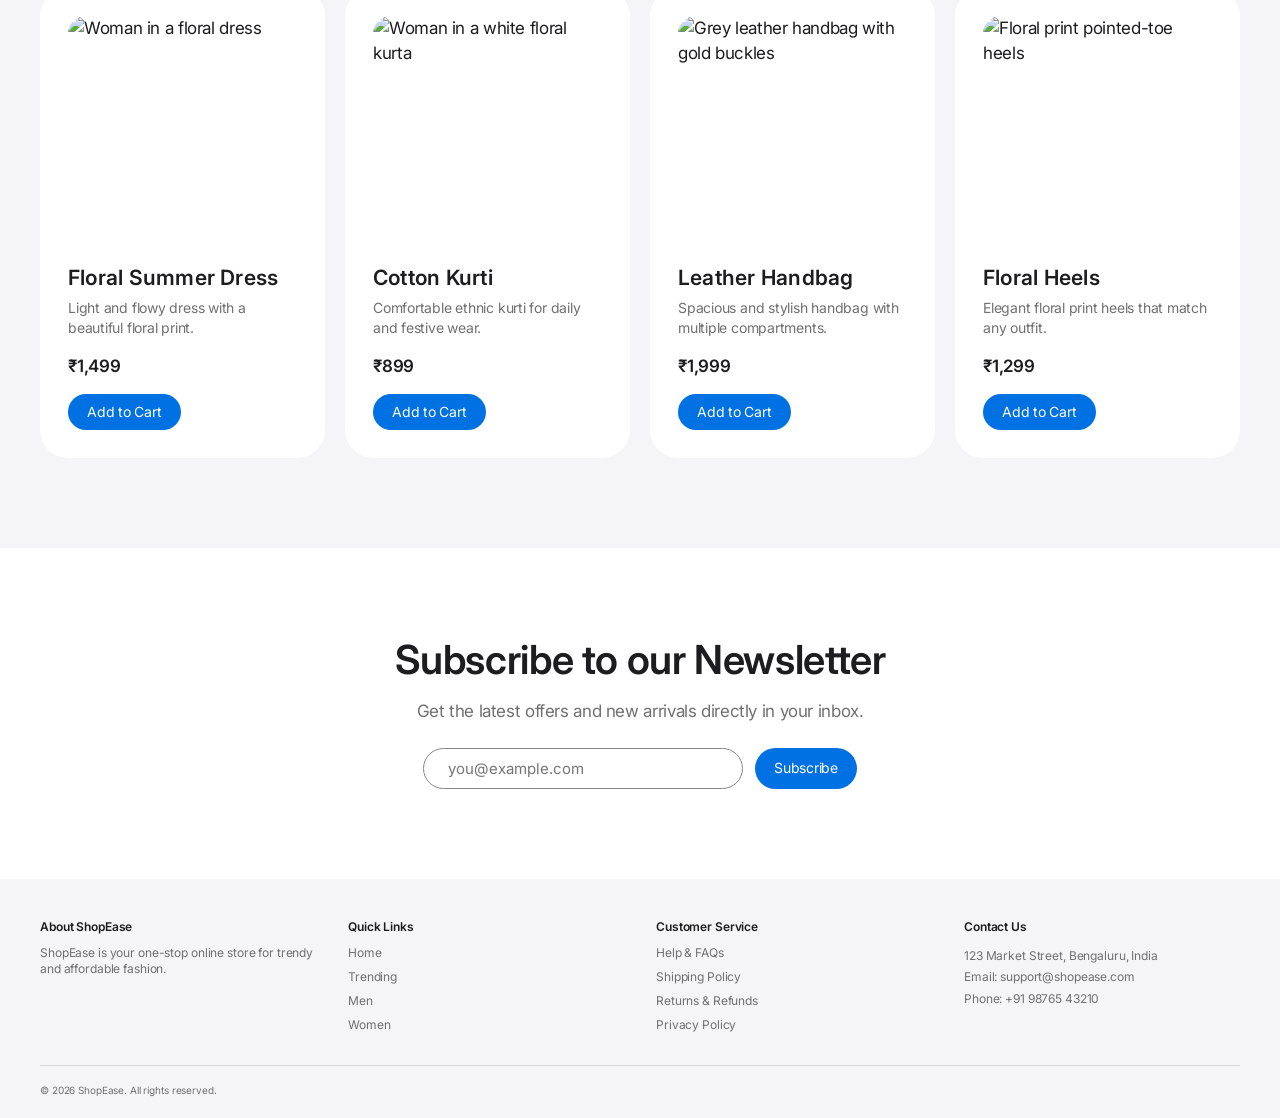
==== commit 2488c918: "hero section changed" ====
--- a/index.html
+++ b/index.html
@@ -48,7 +48,7 @@
       <!-- ================= HERO SECTION ================= -->
       <section id="home" class="hero">
         <p class="kicker">Summer Collection</p>
-        <h2>Big Winter Sale.</h2>
+        <h2>Small Summer Season Sale</h2>
         <p class="hero-copy">
           Get up to <strong>50% off</strong> on the latest fashion for men and
           women.
